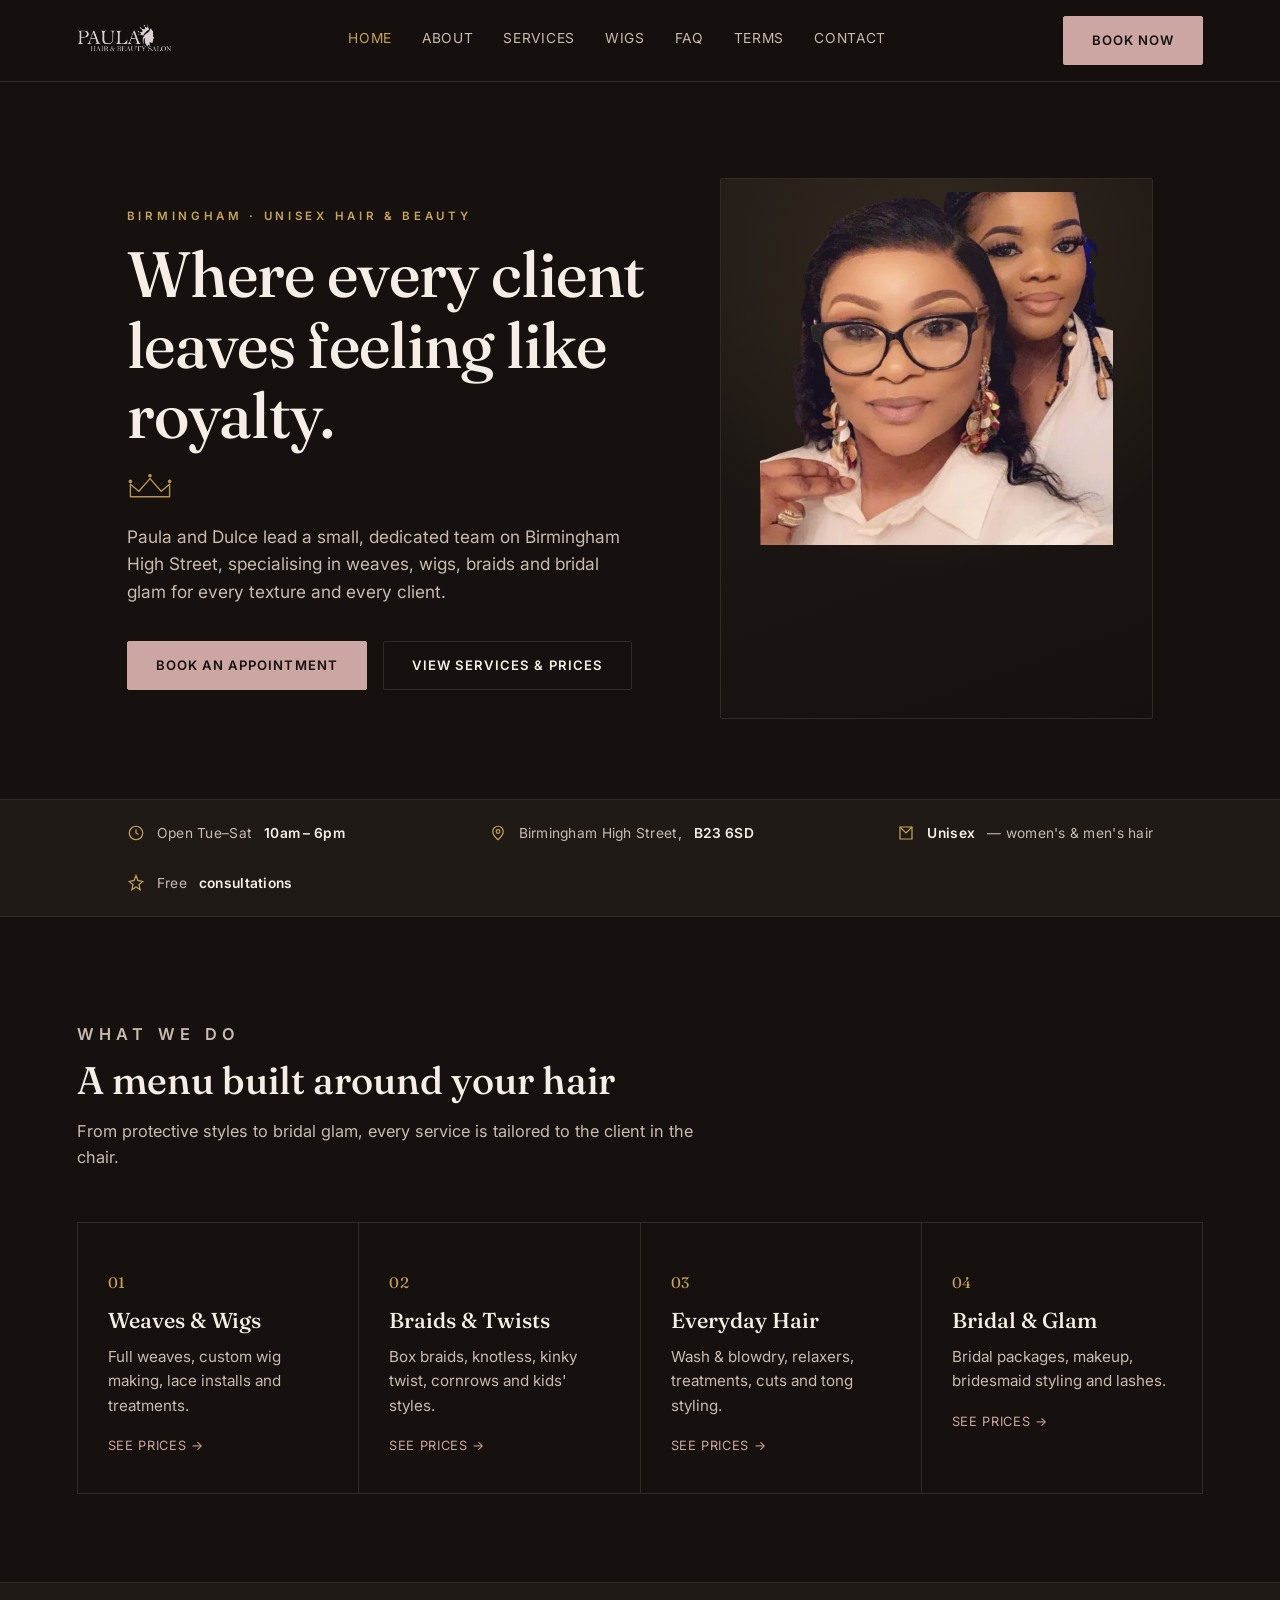
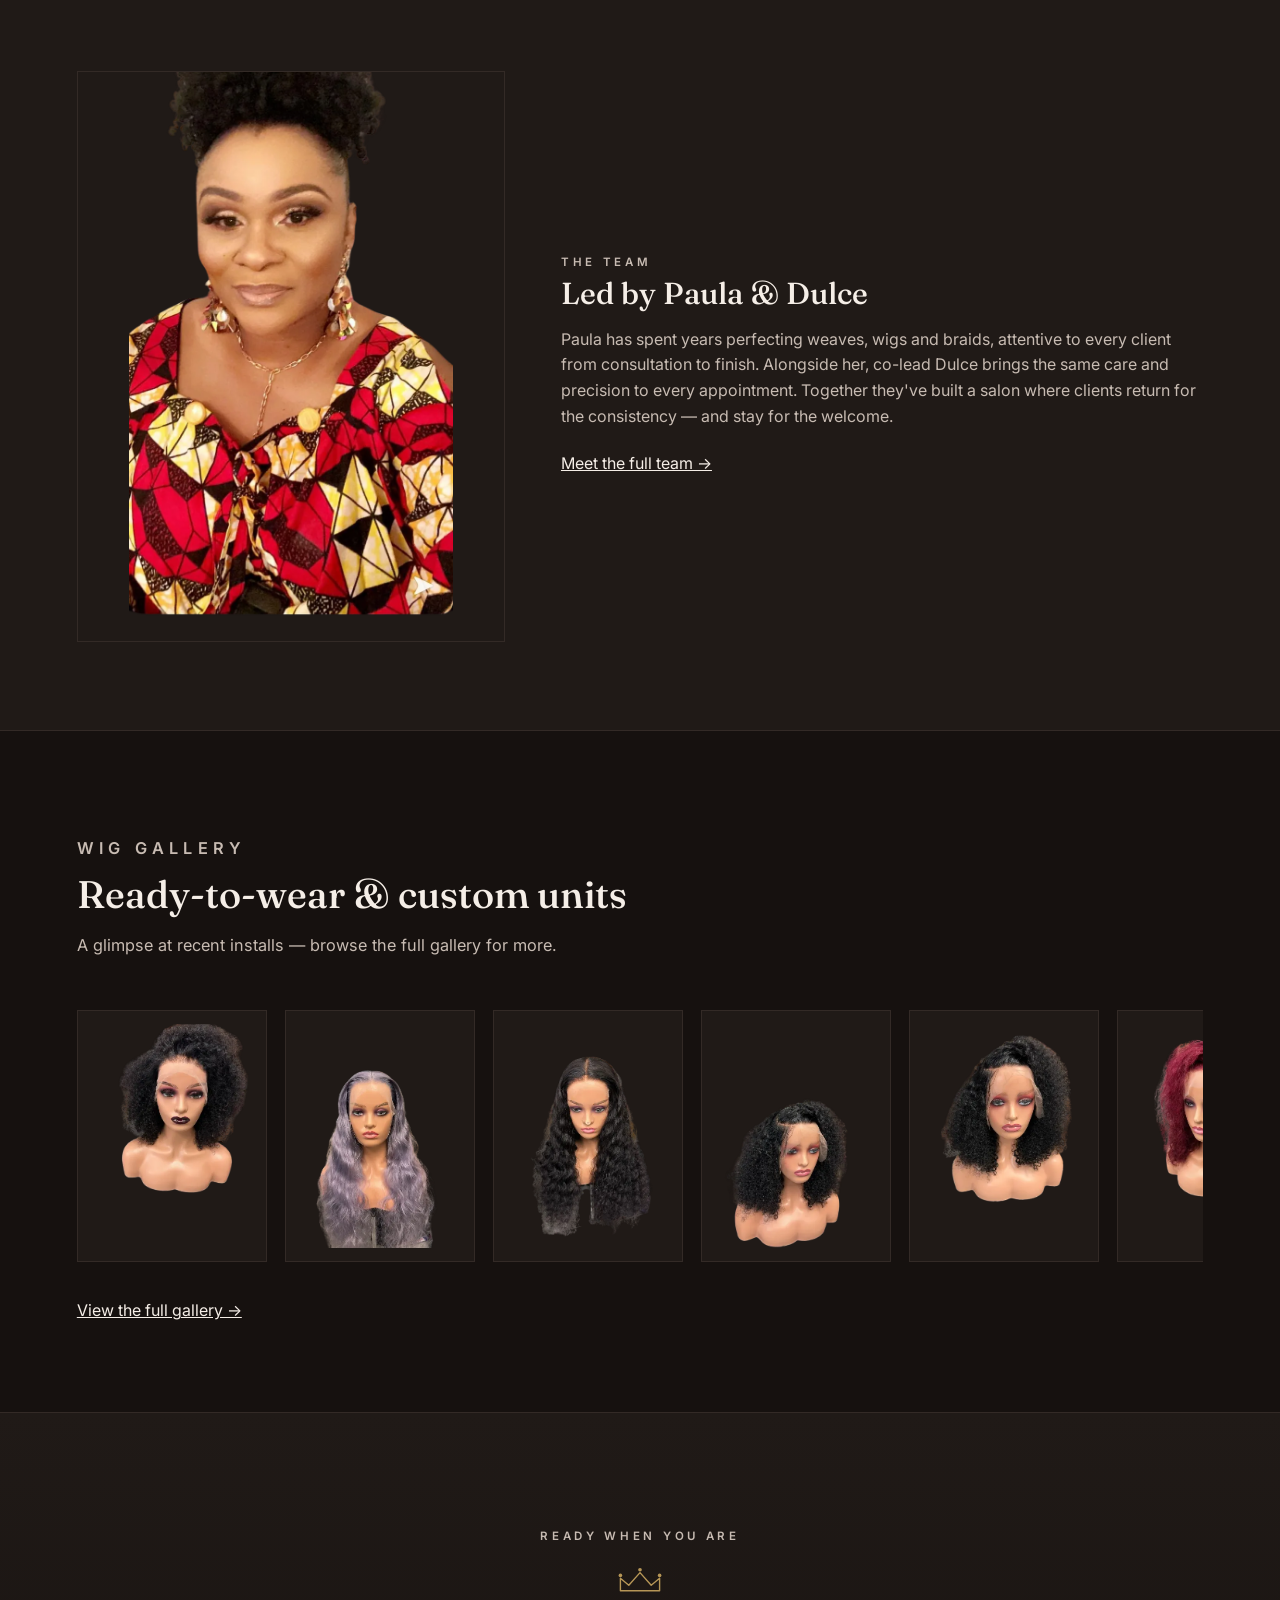
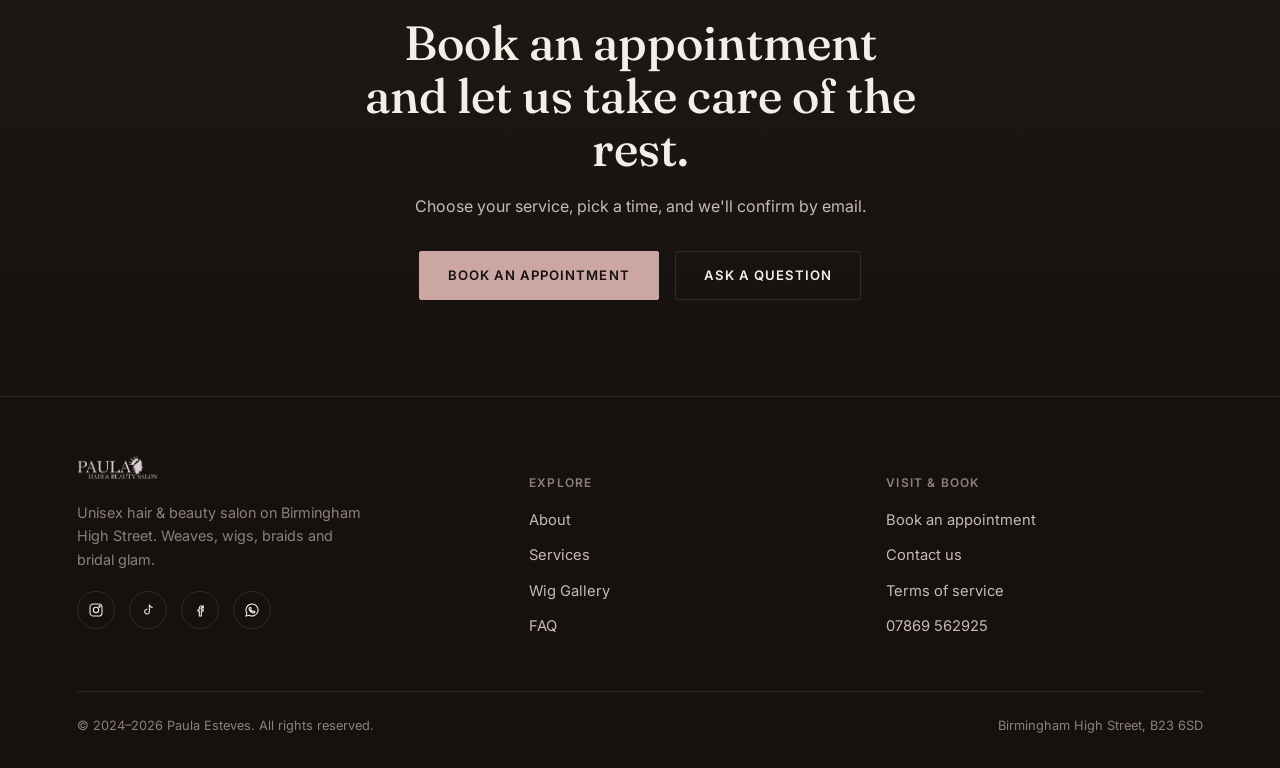
==== index.html @ c74b8d1b "Site redesign" ====
<!DOCTYPE html>
<html lang="en">
<head>
<meta charset="UTF-8">
<meta name="viewport" content="width=device-width, initial-scale=1.0">
<title>Paula's Hair &amp; Beauty Salon — Unisex Hair Salon in Birmingham</title>
<meta name="description" content="Paula's Hair & Beauty Salon: unisex hair and beauty in Birmingham. Weaves, wigs, braids, bridal glam and more. Book your appointment online.">
<link rel="icon" type="image/x-icon" href="assets/favicon/favicon.ico">
<link rel="icon" type="image/png" sizes="32x32" href="assets/favicon/favicon-32x32.png">
<link rel="icon" type="image/png" sizes="16x16" href="assets/favicon/favicon-16x16.png">
<link rel="apple-touch-icon" href="assets/favicon/apple-touch-icon.png">
<link rel="manifest" href="assets/favicon/site.webmanifest">
<link rel="stylesheet" href="css/style.css">
</head>
<body>

<header class="site-header">
  <a href="index.html" class="brand"><img src="assets/logo.webp" alt="Paula's Hair &amp; Beauty Salon"></a>
  <nav class="site-nav" id="site-nav">
    <a href="index.html" class="current">Home</a>
    <a href="about.html">About</a>
    <a href="services.html">Services</a>
    <a href="wigs.html">Wigs</a>
    <a href="faq.html">FAQ</a>
    <a href="terms.html">Terms</a>
    <a href="contact.html">Contact</a>
  </nav>
  <div class="nav-actions">
    <a href="booking.html" class="btn btn-primary">Book Now</a>
    <button class="menu-toggle" aria-label="Toggle menu" aria-expanded="false" aria-controls="site-nav">
      <svg viewBox="0 0 24 24" fill="none" stroke="currentColor" stroke-width="1.6"><path d="M3 6h18M3 12h18M3 18h18"/></svg>
    </button>
  </div>
</header>

<section class="hero">
  <div>
    <p class="eyebrow">Birmingham &middot; Unisex Hair &amp; Beauty</p>
    <h1>Where every client<br>leaves feeling like royalty.</h1>
    <div class="crown-divider">
      <svg viewBox="0 0 64 40" fill="none" stroke="currentColor" stroke-width="2" stroke-linecap="round" stroke-linejoin="round">
        <path d="M4 34 L4 16 L16 26 L32 8 L48 26 L60 16 L60 34 Z"/>
        <circle cx="4" cy="12" r="2.6" fill="currentColor" stroke="none"/>
        <circle cx="32" cy="4" r="2.6" fill="currentColor" stroke="none"/>
        <circle cx="60" cy="12" r="2.6" fill="currentColor" stroke="none"/>
      </svg>
    </div>
    <p class="lede">Paula and Dulce lead a small, dedicated team on Birmingham High Street, specialising in weaves, wigs, braids and bridal glam for every texture and every client.</p>
    <div class="actions">
      <a href="booking.html" class="btn btn-primary">Book an appointment</a>
      <a href="services.html" class="btn btn-ghost">View services &amp; prices</a>
    </div>
  </div>
  <div class="hero-figure">
    <img src="assets/team/paula-dulce.webp" alt="Paula and Dulce, stylists at Paula's Hair &amp; Beauty Salon" width="560" height="700" loading="eager">
  </div>
</section>

<div class="strip">
  <div class="container">
    <div class="strip-item">
      <svg viewBox="0 0 24 24" fill="none" stroke="currentColor" stroke-width="1.6"><circle cx="12" cy="12" r="9"/><path d="M12 7v5l3.5 2"/></svg>
      Open Tue&ndash;Sat <strong>10am &ndash; 6pm</strong>
    </div>
    <div class="strip-item">
      <svg viewBox="0 0 24 24" fill="none" stroke="currentColor" stroke-width="1.6"><path d="M12 21s-7-6.1-7-11a7 7 0 0114 0c0 4.9-7 11-7 11z"/><circle cx="12" cy="10" r="2.4"/></svg>
      Birmingham High Street, <strong>B23 6SD</strong>
    </div>
    <div class="strip-item">
      <svg viewBox="0 0 24 24" fill="none" stroke="currentColor" stroke-width="1.6"><path d="M4 4h16v16H4z"/><path d="M4 4l8 8 8-8"/></svg>
      <strong>Unisex</strong> &mdash; women's &amp; men's hair
    </div>
    <div class="strip-item">
      <svg viewBox="0 0 24 24" fill="none" stroke="currentColor" stroke-width="1.6"><path d="M12 2l2.5 6.5L21 10l-5 4.2L17.5 21 12 17.3 6.5 21 8 14.2 3 10l6.5-1.5z"/></svg>
      Free <strong>consultations</strong>
    </div>
  </div>
</div>

<section class="block">
  <div class="container-inner">
    <div class="block-head">
      <p class="eyebrow">What we do</p>
      <h2>A menu built around your hair</h2>
      <p>From protective styles to bridal glam, every service is tailored to the client in the chair.</p>
    </div>
    <div class="card-grid">
      <div class="card reveal">
        <p class="num">01</p>
        <h3>Weaves &amp; Wigs</h3>
        <p>Full weaves, custom wig making, lace installs and treatments.</p>
        <a class="card-link" href="services.html#weaves">See prices &rarr;</a>
      </div>
      <div class="card reveal">
        <p class="num">02</p>
        <h3>Braids &amp; Twists</h3>
        <p>Box braids, knotless, kinky twist, cornrows and kids' styles.</p>
        <a class="card-link" href="services.html#braids">See prices &rarr;</a>
      </div>
      <div class="card reveal">
        <p class="num">03</p>
        <h3>Everyday Hair</h3>
        <p>Wash &amp; blowdry, relaxers, treatments, cuts and tong styling.</p>
        <a class="card-link" href="services.html#everyday">See prices &rarr;</a>
      </div>
      <div class="card reveal">
        <p class="num">04</p>
        <h3>Bridal &amp; Glam</h3>
        <p>Bridal packages, makeup, bridesmaid styling and lashes.</p>
        <a class="card-link" href="services.html#bridal">See prices &rarr;</a>
      </div>
    </div>
  </div>
</section>

<section class="block alt">
  <div class="container-inner">
    <div class="split reveal">
      <div class="split-figure">
        <img src="assets/team/paula.webp" alt="Paula Esteves, lead stylist" width="560" height="700" loading="lazy">
      </div>
      <div class="split-body">
        <p class="eyebrow">The team</p>
        <h3>Led by Paula &amp; Dulce</h3>
        <p>Paula has spent years perfecting weaves, wigs and braids, attentive to every client from consultation to finish. Alongside her, co-lead Dulce brings the same care and precision to every appointment. Together they've built a salon where clients return for the consistency &mdash; and stay for the welcome.</p>
        <a class="card-link" href="about.html" style="margin-top: 22px; display:inline-block;">Meet the full team &rarr;</a>
      </div>
    </div>
  </div>
</section>

<section class="block">
  <div class="container-inner">
    <div class="block-head">
      <p class="eyebrow">Wig gallery</p>
      <h2>Ready-to-wear &amp; custom units</h2>
      <p>A glimpse at recent installs &mdash; browse the full gallery for more.</p>
    </div>
    <div class="gallery-scroll reveal">
      <div class="g-item"><img src="assets/wigs/image1.webp" alt="Curly lace-front wig install" loading="lazy"></div>
      <div class="g-item"><img src="assets/wigs/image3.webp" alt="Wig install, front view" loading="lazy"></div>
      <div class="g-item"><img src="assets/wigs/image5.webp" alt="Wig install, front view" loading="lazy"></div>
      <div class="g-item"><img src="assets/wigs/image7.webp" alt="Wig install, front view" loading="lazy"></div>
      <div class="g-item"><img src="assets/wigs/image9.webp" alt="Wig install, front view" loading="lazy"></div>
      <div class="g-item"><img src="assets/wigs/image11.webp" alt="Wig install, front view" loading="lazy"></div>
      <div class="g-item"><img src="assets/wigs/image15.webp" alt="Wig install, front view" loading="lazy"></div>
      <div class="g-item"><img src="assets/wigs/image19.webp" alt="Wig install, front view" loading="lazy"></div>
    </div>
    <a class="card-link" href="wigs.html" style="margin-top: 24px; display:inline-block;">View the full gallery &rarr;</a>
  </div>
</section>

<section class="cta-band">
  <p class="eyebrow" style="text-align:center;">Ready when you are</p>
  <div class="crown-divider center">
    <svg viewBox="0 0 64 40" fill="none" stroke="currentColor" stroke-width="2" stroke-linecap="round" stroke-linejoin="round">
      <path d="M4 34 L4 16 L16 26 L32 8 L48 26 L60 16 L60 34 Z"/>
      <circle cx="4" cy="12" r="2.6" fill="currentColor" stroke="none"/>
      <circle cx="32" cy="4" r="2.6" fill="currentColor" stroke="none"/>
      <circle cx="60" cy="12" r="2.6" fill="currentColor" stroke="none"/>
    </svg>
  </div>
  <h2>Book an appointment and let us take care of the rest.</h2>
  <p>Choose your service, pick a time, and we'll confirm by email.</p>
  <div class="actions">
    <a href="booking.html" class="btn btn-primary">Book an appointment</a>
    <a href="contact.html" class="btn btn-ghost">Ask a question</a>
  </div>
</section>

<footer class="site-footer">
  <div class="footer-grid">
    <div class="footer-brand">
      <img src="assets/logo.webp" alt="Paula's Hair &amp; Beauty Salon">
      <p>Unisex hair &amp; beauty salon on Birmingham High Street. Weaves, wigs, braids and bridal glam.</p>
      <div class="footer-social" style="margin-top:20px;">
        <a href="https://www.instagram.com/paulasunisexhair01/" aria-label="Instagram" target="_blank" rel="noopener"><svg viewBox="0 0 24 24" fill="none" stroke="currentColor" stroke-width="1.6"><rect x="3" y="3" width="18" height="18" rx="5"/><circle cx="12" cy="12" r="4"/><circle cx="17.3" cy="6.7" r="1"/></svg></a>
        <a href="https://www.tiktok.com/@hairxpaulax" aria-label="TikTok" target="_blank" rel="noopener"><svg viewBox="0 0 24 24" fill="none" stroke="currentColor" stroke-width="1.6"><path d="M14 4v10.5a3.5 3.5 0 11-3-3.46"/><path d="M14 4c.5 2.4 2.2 4 5 4.2"/></svg></a>
        <a href="https://www.facebook.com/p/Paulas-unisex-hair-salon-100063559331824/" aria-label="Facebook" target="_blank" rel="noopener"><svg viewBox="0 0 24 24" fill="none" stroke="currentColor" stroke-width="1.6"><path d="M14 9h3V6h-3c-1.7 0-3 1.3-3 3v2.5H9V14h2v7h3v-7h2.5l.5-2.5H14V9c0-.6.4-1 1-1z"/></svg></a>
        <a href="https://wa.me/447869562925" aria-label="WhatsApp" target="_blank" rel="noopener"><svg viewBox="0 0 24 24" fill="none" stroke="currentColor" stroke-width="1.6"><path d="M12 3a9 9 0 00-7.8 13.5L3 21l4.6-1.2A9 9 0 1012 3z"/><path d="M8.5 8.4c.2-.5.4-.5.6-.5h.5c.2 0 .4 0 .5.3.2.4.6 1.4.6 1.5.1.1.1.3 0 .4-.1.2-.2.3-.3.4l-.4.4c-.1.1-.2.3-.1.5.2.3.7 1.1 1.4 1.7.9.8 1.7 1.1 2 1.2.2.1.4.1.5-.1l.5-.6c.2-.2.4-.2.6-.1l1.3.6c.2.1.3.2.3.4 0 .8-.3 1.6-1.4 1.9-.7.2-1.6.3-3.3-.6-1.9-1-3.1-2.9-3.2-3-.1-.1-1-1.3-1-2.5 0-1.1.6-1.7.8-1.9z"/></svg></a>
      </div>
    </div>
    <div class="footer-col">
      <h5>Explore</h5>
      <a href="about.html">About</a>
      <a href="services.html">Services</a>
      <a href="wigs.html">Wig Gallery</a>
      <a href="faq.html">FAQ</a>
    </div>
    <div class="footer-col">
      <h5>Visit &amp; Book</h5>
      <a href="booking.html">Book an appointment</a>
      <a href="contact.html">Contact us</a>
      <a href="terms.html">Terms of service</a>
      <a href="tel:07869562925">07869 562925</a>
    </div>
  </div>
  <div class="footer-bottom">
    <span>&copy; 2024&ndash;2026 Paula Esteves. All rights reserved.</span>
    <span>Birmingham High Street, B23 6SD</span>
  </div>
</footer>

<script src="js/main.js"></script>
</body>
</html>
---- css/style.css ----
/* ==========================================================================
   Paula's Hair & Beauty Salon — Design System
   Palette: warm ink black + heirloom mauve (from the logo) + antique gold
   Type: Fraunces (display) / Inter (body & UI)
   ========================================================================== */

@import url('https://fonts.googleapis.com/css2?family=Fraunces:opsz,wght@9..144,300;9..144,400;9..144,500;9..144,600;9..144,700&family=Inter:wght@400;500;600;700&display=swap');

:root{
  /* -- Color tokens -- */
  --ink:        #16110F;   /* page background, warm near-black */
  --ink-soft:   #201A17;   /* raised surface */
  --ink-line:   #332A26;   /* hairline borders on dark */
  --rose:       #CBA6A2;   /* primary accent, lifted from the logo */
  --rose-deep:  #8C5B58;   /* pressed / hover state */
  --gold:       #C7A45E;   /* crown accent, used sparingly */
  --cream:      #F5EEE7;   /* primary text on dark */
  --cream-dim:  #C7BBB2;   /* secondary text on dark */
  --cream-faint:#8C8078;   /* tertiary text / captions */

  /* -- Type -- */
  --font-display: 'Fraunces', 'Iowan Old Style', Georgia, serif;
  --font-body: 'Inter', -apple-system, BlinkMacSystemFont, 'Segoe UI', sans-serif;

  /* -- Rhythm -- */
  --edge: clamp(20px, 6vw, 96px);
  --radius: 2px;
  --max: 1180px;
}

*, *::before, *::after{ box-sizing: border-box; }

html{
  scroll-behavior: smooth;
}
@media (prefers-reduced-motion: reduce){
  html{ scroll-behavior: auto; }
  *, *::before, *::after{ animation-duration: 0.01ms !important; animation-iteration-count: 1 !important; transition-duration: 0.01ms !important; scroll-behavior: auto !important; }
}

body{
  margin: 0;
  background: var(--ink);
  color: var(--cream);
  font-family: var(--font-body);
  font-size: 16px;
  line-height: 1.6;
  -webkit-font-smoothing: antialiased;
}

img{ max-width: 100%; display: block; }
a{ color: inherit; }

h1, h2, h3, h4{
  font-family: var(--font-display);
  font-weight: 500;
  line-height: 1.1;
  margin: 0;
  color: var(--cream);
}

p{ margin: 0; }

::selection{ background: var(--rose); color: var(--ink); }

:focus-visible{
  outline: 2px solid var(--gold);
  outline-offset: 3px;
}

.container{
  max-width: var(--max);
  margin-inline: auto;
  padding-inline: var(--edge);
}

.eyebrow{
  font-family: var(--font-body);
  font-size: 0.72rem;
  letter-spacing: 0.32em;
  text-transform: uppercase;
  color: var(--gold);
  font-weight: 600;
}

/* ---------------------------------------------------------------------
   Signature motif — a single-line crown, echoing the wordmark.
   Used as a section divider so it reads as punctuation, not decoration.
   --------------------------------------------------------------------- */
.crown-divider{
  width: 46px;
  height: 28px;
  margin: 22px 0;
  color: var(--gold);
  opacity: 0.9;
}
.crown-divider.center{ margin-inline: auto; }
.crown-divider svg{ width: 100%; height: 100%; display: block; }

/* ---------------------------------------------------------------------
   Header
   --------------------------------------------------------------------- */
.site-header{
  position: sticky;
  top: 0;
  z-index: 100;
  display: flex;
  align-items: center;
  justify-content: space-between;
  gap: 24px;
  padding: 16px var(--edge);
  background: rgba(22, 17, 15, 0.86);
  backdrop-filter: blur(10px);
  border-bottom: 1px solid var(--ink-line);
}

.brand{ display: flex; align-items: center; gap: 12px; }
.brand img{ height: 40px; width: auto; }

.site-nav{
  display: flex;
  align-items: center;
  gap: 30px;
}
.site-nav a{
  font-size: 0.86rem;
  letter-spacing: 0.05em;
  text-transform: uppercase;
  text-decoration: none;
  color: var(--cream-dim);
  position: relative;
  padding-bottom: 4px;
  transition: color .25s ease;
}
.site-nav a::after{
  content: '';
  position: absolute;
  left: 0; right: 100%; bottom: 0;
  height: 1px;
  background: var(--gold);
  transition: right .3s ease;
}
.site-nav a:hover{ color: var(--cream); }
.site-nav a:hover::after{ right: 0; }
.site-nav a.current{ color: var(--gold); }

.nav-actions{ display: flex; align-items: center; gap: 18px; }

.btn{
  display: inline-flex;
  align-items: center;
  justify-content: center;
  gap: 8px;
  padding: 13px 28px;
  font-family: var(--font-body);
  font-size: 0.82rem;
  letter-spacing: 0.08em;
  text-transform: uppercase;
  font-weight: 600;
  text-decoration: none;
  border-radius: var(--radius);
  border: 1px solid var(--rose);
  cursor: pointer;
  transition: background .25s ease, color .25s ease, border-color .25s ease, transform .2s ease;
}
.btn-primary{ background: var(--rose); color: var(--ink); }
.btn-primary:hover{ background: var(--gold); border-color: var(--gold); transform: translateY(-1px); }
.btn-ghost{ background: transparent; color: var(--cream); border-color: var(--ink-line); }
.btn-ghost:hover{ border-color: var(--rose); color: var(--rose); }
.btn:active{ transform: translateY(0); }
.btn:disabled{ opacity: .6; cursor: not-allowed; transform: none; }

.menu-toggle{
  display: none;
  background: none;
  border: 1px solid var(--ink-line);
  color: var(--cream);
  width: 42px;
  height: 42px;
  border-radius: var(--radius);
  cursor: pointer;
  align-items: center;
  justify-content: center;
}
.menu-toggle svg{ width: 20px; height: 20px; }

/* ---------------------------------------------------------------------
   Hero
   --------------------------------------------------------------------- */
.hero{
  padding: 96px var(--edge) 80px;
  max-width: var(--max);
  margin-inline: auto;
  display: grid;
  grid-template-columns: 1.1fr 0.9fr;
  gap: 64px;
  align-items: center;
}
.hero h1{
  font-size: clamp(2.6rem, 5vw, 4.6rem);
  margin-top: 14px;
  letter-spacing: -0.01em;
}
.hero .lede{
  margin-top: 22px;
  max-width: 46ch;
  font-size: 1.08rem;
  color: var(--cream-dim);
}
.hero .actions{
  margin-top: 36px;
  display: flex;
  gap: 16px;
  flex-wrap: wrap;
}
.hero-figure{
  position: relative;
  aspect-ratio: 4/5;
  background: linear-gradient(160deg, var(--ink-soft), var(--ink));
  border: 1px solid var(--ink-line);
  border-radius: var(--radius);
  display: flex;
  align-items: flex-end;
  justify-content: center;
  overflow: hidden;
}
.hero-figure img{
  width: 82%;
  object-fit: contain;
}
.hero-figure::before{
  content: '';
  position: absolute;
  inset: 0;
  background: radial-gradient(circle at 50% 20%, rgba(199,164,94,0.14), transparent 60%);
}

/* ---------------------------------------------------------------------
   Trust strip
   --------------------------------------------------------------------- */
.strip{
  border-top: 1px solid var(--ink-line);
  border-bottom: 1px solid var(--ink-line);
  background: var(--ink-soft);
}
.strip .container{
  display: flex;
  flex-wrap: wrap;
  gap: 28px 48px;
  padding-block: 22px;
  justify-content: space-between;
}
.strip-item{
  display: flex;
  align-items: center;
  gap: 12px;
  font-size: 0.86rem;
  color: var(--cream-dim);
  letter-spacing: 0.02em;
}
.strip-item strong{ color: var(--cream); font-weight: 600; }
.strip-item svg{ width: 18px; height: 18px; color: var(--gold); flex-shrink: 0; }

/* ---------------------------------------------------------------------
   Sections
   --------------------------------------------------------------------- */
section.block{ padding: 88px var(--edge); }
.block > .container-inner{ max-width: var(--max); margin-inline: auto; }
.block-head{ max-width: 640px; margin-bottom: 52px; }
.block-head h2{ font-size: clamp(1.9rem, 3vw, 2.6rem); margin-top: 12px; }
.block-head p{ margin-top: 16px; color: var(--cream-dim); font-size: 1.02rem; }
.block-head.center{ margin-inline: auto; text-align: center; }

.alt{ background: var(--ink-soft); border-top: 1px solid var(--ink-line); border-bottom: 1px solid var(--ink-line); }

/* Service teaser cards */
.card-grid{
  display: grid;
  grid-template-columns: repeat(auto-fit, minmax(240px, 1fr));
  gap: 1px;
  background: var(--ink-line);
  border: 1px solid var(--ink-line);
}
.card{
  background: var(--ink);
  padding: 36px 30px;
  transition: background .3s ease;
}
.card:hover{ background: var(--ink-soft); }
.card .num{
  font-family: var(--font-display);
  font-size: 0.95rem;
  color: var(--gold);
  letter-spacing: 0.04em;
}
.card h3{
  font-size: 1.35rem;
  margin-top: 14px;
}
.card p{
  margin-top: 12px;
  color: var(--cream-dim);
  font-size: 0.95rem;
}
.card a.card-link{
  display: inline-block;
  margin-top: 18px;
  font-size: 0.8rem;
  letter-spacing: 0.05em;
  text-transform: uppercase;
  color: var(--rose);
  text-decoration: none;
  border-bottom: 1px solid transparent;
}
.card a.card-link:hover{ border-color: var(--rose); }

/* Team / split layout */
.split{
  display: grid;
  grid-template-columns: 0.8fr 1.2fr;
  gap: 56px;
  align-items: center;
}
.split.reverse{ grid-template-columns: 1.2fr 0.8fr; }
.split.reverse .split-figure{ order: 2; }
.split-figure{
  background: var(--ink-soft);
  border: 1px solid var(--ink-line);
  aspect-ratio: 3/4;
  display: flex;
  align-items: flex-end;
  justify-content: center;
  overflow: hidden;
}
.split-figure img{ width: 92%; object-fit: contain; }
.split-body .eyebrow{ margin-bottom: 6px; }
.split-body h3{ font-size: 1.9rem; }
.split-body p{ margin-top: 16px; color: var(--cream-dim); }
.split + .split{ margin-top: 72px; }

/* Wig gallery */
.gallery-scroll{
  display: flex;
  gap: 18px;
  overflow-x: auto;
  padding-bottom: 12px;
  scroll-snap-type: x proximity;
}
.gallery-scroll::-webkit-scrollbar{ height: 6px; }
.gallery-scroll::-webkit-scrollbar-thumb{ background: var(--ink-line); border-radius: 4px; }
.gallery-scroll .g-item{
  flex: 0 0 auto;
  width: 190px;
  scroll-snap-align: start;
  background: var(--ink-soft);
  border: 1px solid var(--ink-line);
}
.gallery-scroll .g-item img{ width: 100%; aspect-ratio: 3/4; object-fit: contain; padding: 10px; }

.gallery-grid{
  display: grid;
  grid-template-columns: repeat(auto-fill, minmax(190px, 1fr));
  gap: 18px;
}
.gallery-grid figure{
  margin: 0;
  background: var(--ink-soft);
  border: 1px solid var(--ink-line);
  transition: border-color .25s ease, transform .25s ease;
}
.gallery-grid figure:hover{ border-color: var(--rose); transform: translateY(-3px); }
.gallery-grid img{ width: 100%; aspect-ratio: 3/4; object-fit: contain; padding: 12px; }
.gallery-grid figcaption{
  padding: 0 14px 14px;
  font-size: 0.78rem;
  letter-spacing: 0.04em;
  text-transform: uppercase;
  color: var(--cream-faint);
  text-align: center;
}

/* CTA band */
.cta-band{
  padding: 96px var(--edge);
  text-align: center;
  background: linear-gradient(180deg, var(--ink-soft), var(--ink));
  border-top: 1px solid var(--ink-line);
}
.cta-band h2{ font-size: clamp(2rem, 4vw, 3rem); max-width: 18ch; margin-inline: auto; }
.cta-band p{ margin-top: 18px; color: var(--cream-dim); }
.cta-band .actions{ margin-top: 32px; display: flex; gap: 16px; justify-content: center; flex-wrap: wrap; }

/* ---------------------------------------------------------------------
   Menu (services / prices) — styled like a salon service menu
   --------------------------------------------------------------------- */
.menu-category{ margin-bottom: 52px; }
.menu-category:last-child{ margin-bottom: 0; }
.menu-category h3{
  font-size: 1.3rem;
  color: var(--gold);
  display: flex;
  align-items: baseline;
  gap: 14px;
}
.menu-category h3::after{
  content: '';
  flex: 1;
  height: 1px;
  background: var(--ink-line);
}
.menu-list{ list-style: none; margin: 24px 0 0; padding: 0; }
.menu-list li{
  display: flex;
  align-items: baseline;
  gap: 10px;
  padding: 13px 0;
  border-bottom: 1px dashed var(--ink-line);
  font-size: 1.02rem;
}
.menu-list li:last-child{ border-bottom: none; }
.menu-name{ color: var(--cream); }
.menu-fill{
  flex: 1;
  border-bottom: 1px dotted var(--ink-line);
  transform: translateY(-4px);
}
.menu-price{ color: var(--rose); font-family: var(--font-display); font-size: 1.05rem; white-space: nowrap; }

/* ---------------------------------------------------------------------
   FAQ / accordion
   --------------------------------------------------------------------- */
.accordion{ border-top: 1px solid var(--ink-line); }
.accordion-item{ border-bottom: 1px solid var(--ink-line); }
.accordion-trigger{
  width: 100%;
  display: flex;
  align-items: center;
  justify-content: space-between;
  gap: 20px;
  background: none;
  border: none;
  color: var(--cream);
  font-family: var(--font-display);
  font-size: 1.15rem;
  text-align: left;
  padding: 26px 4px;
  cursor: pointer;
}
.accordion-trigger .plus{
  flex-shrink: 0;
  width: 22px; height: 22px;
  position: relative;
  color: var(--gold);
}
.accordion-trigger .plus::before, .accordion-trigger .plus::after{
  content: '';
  position: absolute;
  background: currentColor;
  top: 50%; left: 50%;
  transform: translate(-50%,-50%);
}
.accordion-trigger .plus::before{ width: 14px; height: 1.5px; }
.accordion-trigger .plus::after{ width: 1.5px; height: 14px; transition: transform .3s ease; }
.accordion-item.open .plus::after{ transform: translate(-50%,-50%) rotate(90deg) scaleY(0); }
.accordion-panel{
  max-height: 0;
  overflow: hidden;
  transition: max-height .35s ease;
}
.accordion-panel p{
  padding: 0 4px 26px;
  color: var(--cream-dim);
  max-width: 62ch;
}
.accordion-panel a{ color: var(--rose); }

/* ---------------------------------------------------------------------
   Terms list
   --------------------------------------------------------------------- */
.terms-list{ list-style: none; margin: 0; padding: 0; counter-reset: term; max-width: 640px; }
.terms-list li{
  counter-increment: term;
  display: flex;
  gap: 20px;
  padding: 22px 0;
  border-bottom: 1px solid var(--ink-line);
}
.terms-list li:first-child{ border-top: 1px solid var(--ink-line); }
.terms-list li::before{
  content: counter(term, decimal-leading-zero);
  font-family: var(--font-display);
  color: var(--gold);
  font-size: 1rem;
  flex-shrink: 0;
}

/* ---------------------------------------------------------------------
   Forms
   --------------------------------------------------------------------- */
.form-wrap{
  max-width: 640px;
  background: var(--ink-soft);
  border: 1px solid var(--ink-line);
  padding: clamp(28px, 5vw, 52px);
}
.form-grid{
  display: grid;
  grid-template-columns: 1fr 1fr;
  gap: 20px;
}
.field{ display: flex; flex-direction: column; gap: 8px; margin-bottom: 20px; }
.field.full{ grid-column: 1 / -1; }
.field label{
  font-size: 0.76rem;
  letter-spacing: 0.08em;
  text-transform: uppercase;
  color: var(--cream-faint);
}
.field input, .field select, .field textarea{
  background: var(--ink);
  border: 1px solid var(--ink-line);
  color: var(--cream);
  padding: 13px 14px;
  font-family: var(--font-body);
  font-size: 0.96rem;
  border-radius: var(--radius);
  transition: border-color .2s ease;
}
.field textarea{ resize: vertical; min-height: 110px; }
.field input:focus, .field select:focus, .field textarea:focus{
  outline: none;
  border-color: var(--rose);
}
.field input::placeholder, .field textarea::placeholder{ color: var(--cream-faint); }
.field select{ appearance: none; background-image: url("data:image/svg+xml,%3Csvg xmlns='http://www.w3.org/2000/svg' width='12' height='8'%3E%3Cpath d='M1 1l5 5 5-5' stroke='%23C7A45E' stroke-width='1.4' fill='none'/%3E%3C/svg%3E"); background-repeat: no-repeat; background-position: right 14px center; }
.field-hint{ font-size: 0.78rem; color: var(--cream-faint); }
.honeypot{ position: absolute; left: -9999px; opacity: 0; height: 0; }

.form-status{
  display: none;
  padding: 14px 16px;
  border-radius: var(--radius);
  font-size: 0.9rem;
  margin-bottom: 20px;
}
.form-status.success{ display: block; background: rgba(120,160,120,0.12); border: 1px solid #5c8562; color: #b9d9bb; }
.form-status.error{ display: block; background: rgba(180,90,90,0.12); border: 1px solid #a15252; color: #e3b3b3; }

.form-wrap .btn{ width: 100%; }

.info-card{
  display: flex;
  flex-direction: column;
  gap: 26px;
}
.info-row{ display: flex; gap: 16px; align-items: flex-start; }
.info-row svg{ width: 22px; height: 22px; color: var(--gold); flex-shrink: 0; margin-top: 2px; }
.info-row h4{ font-size: 1rem; font-family: var(--font-body); font-weight: 600; }
.info-row p, .info-row a{ margin-top: 4px; color: var(--cream-dim); text-decoration: none; font-size: 0.95rem; }
.info-row a:hover{ color: var(--rose); }

.contact-grid{
  display: grid;
  grid-template-columns: 0.85fr 1.15fr;
  gap: 56px;
  align-items: start;
}

/* ---------------------------------------------------------------------
   Footer
   --------------------------------------------------------------------- */
.site-footer{
  border-top: 1px solid var(--ink-line);
  padding: 56px var(--edge) 32px;
}
.footer-grid{
  max-width: var(--max);
  margin-inline: auto;
  display: grid;
  grid-template-columns: 1.3fr 1fr 1fr;
  gap: 40px;
  padding-bottom: 40px;
}
.footer-brand img{ height: 34px; margin-bottom: 14px; }
.footer-brand p{ color: var(--cream-faint); font-size: 0.9rem; max-width: 32ch; }
.footer-col h5{
  font-size: 0.75rem;
  letter-spacing: 0.1em;
  text-transform: uppercase;
  color: var(--cream-faint);
  margin-bottom: 16px;
  font-weight: 600;
  font-family: var(--font-body);
}
.footer-col a{
  display: block;
  color: var(--cream-dim);
  text-decoration: none;
  font-size: 0.92rem;
  margin-bottom: 12px;
  transition: color .2s ease;
}
.footer-col a:hover{ color: var(--rose); }
.footer-social{ display: flex; gap: 14px; }
.footer-social a{
  width: 38px; height: 38px;
  border: 1px solid var(--ink-line);
  display: flex; align-items: center; justify-content: center;
  border-radius: 50%;
  margin-bottom: 0;
}
.footer-social a:hover{ border-color: var(--rose); color: var(--rose); }
.footer-social svg{ width: 16px; height: 16px; }
.footer-bottom{
  max-width: var(--max);
  margin-inline: auto;
  border-top: 1px solid var(--ink-line);
  padding-top: 24px;
  display: flex;
  justify-content: space-between;
  flex-wrap: wrap;
  gap: 12px;
  font-size: 0.8rem;
  color: var(--cream-faint);
}

/* ---------------------------------------------------------------------
   Page hero (interior pages)
   --------------------------------------------------------------------- */
.page-hero{
  padding: 76px var(--edge) 56px;
  max-width: var(--max);
  margin-inline: auto;
}
.page-hero h1{ font-size: clamp(2.2rem, 4vw, 3.2rem); margin-top: 12px; }
.page-hero p{ margin-top: 16px; color: var(--cream-dim); max-width: 56ch; font-size: 1.02rem; }

/* ---------------------------------------------------------------------
   Reveal-on-scroll (subtle, respects reduced motion)
   --------------------------------------------------------------------- */
.reveal{ opacity: 0; transform: translateY(18px); transition: opacity .7s ease, transform .7s ease; }
.reveal.in{ opacity: 1; transform: translateY(0); }

/* ---------------------------------------------------------------------
   Responsive
   --------------------------------------------------------------------- */
@media (max-width: 900px){
  .hero{ grid-template-columns: 1fr; padding-top: 48px; }
  .hero-figure{ order: -1; max-width: 340px; margin-inline: auto; }
  .split, .split.reverse{ grid-template-columns: 1fr; }
  .split.reverse .split-figure{ order: 0; }
  .split-figure{ max-width: 320px; margin-inline: auto; }
  .contact-grid{ grid-template-columns: 1fr; }
  .footer-grid{ grid-template-columns: 1fr 1fr; }
}

@media (max-width: 760px){
  .site-nav{
    position: fixed;
    inset: 0 0 0 auto;
    top: 73px;
    height: calc(100vh - 73px);
    width: min(78vw, 320px);
    background: var(--ink-soft);
    border-left: 1px solid var(--ink-line);
    flex-direction: column;
    align-items: flex-start;
    padding: 36px 28px;
    gap: 26px;
    transform: translateX(100%);
    transition: transform .35s ease;
  }
  .site-nav.open{ transform: translateX(0); }
  .nav-actions .btn-primary{ font-size: 0.72rem; padding: 11px 18px; }
  .menu-toggle{ display: flex; }
  .form-grid{ grid-template-columns: 1fr; }
  .footer-grid{ grid-template-columns: 1fr; gap: 32px; }
}

@media (max-width: 520px){
  .strip .container{ flex-direction: column; gap: 14px; }
}
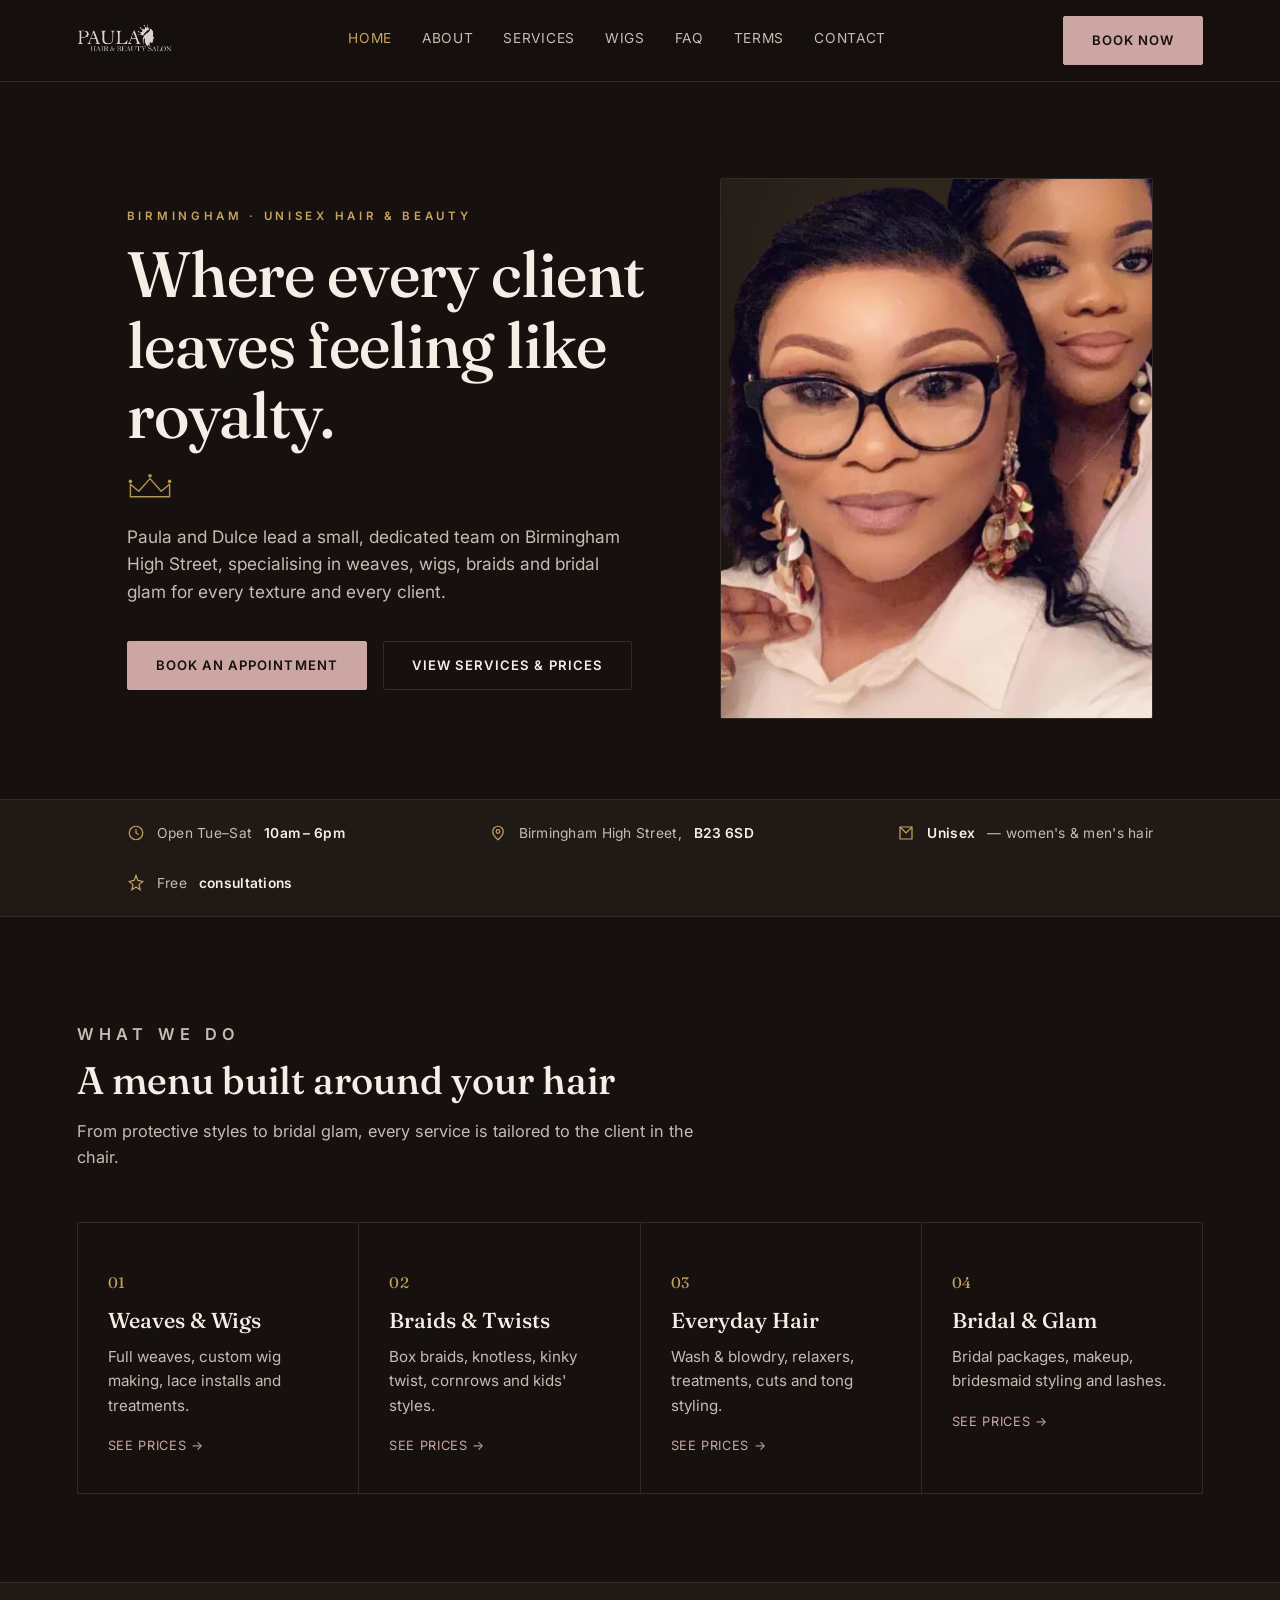
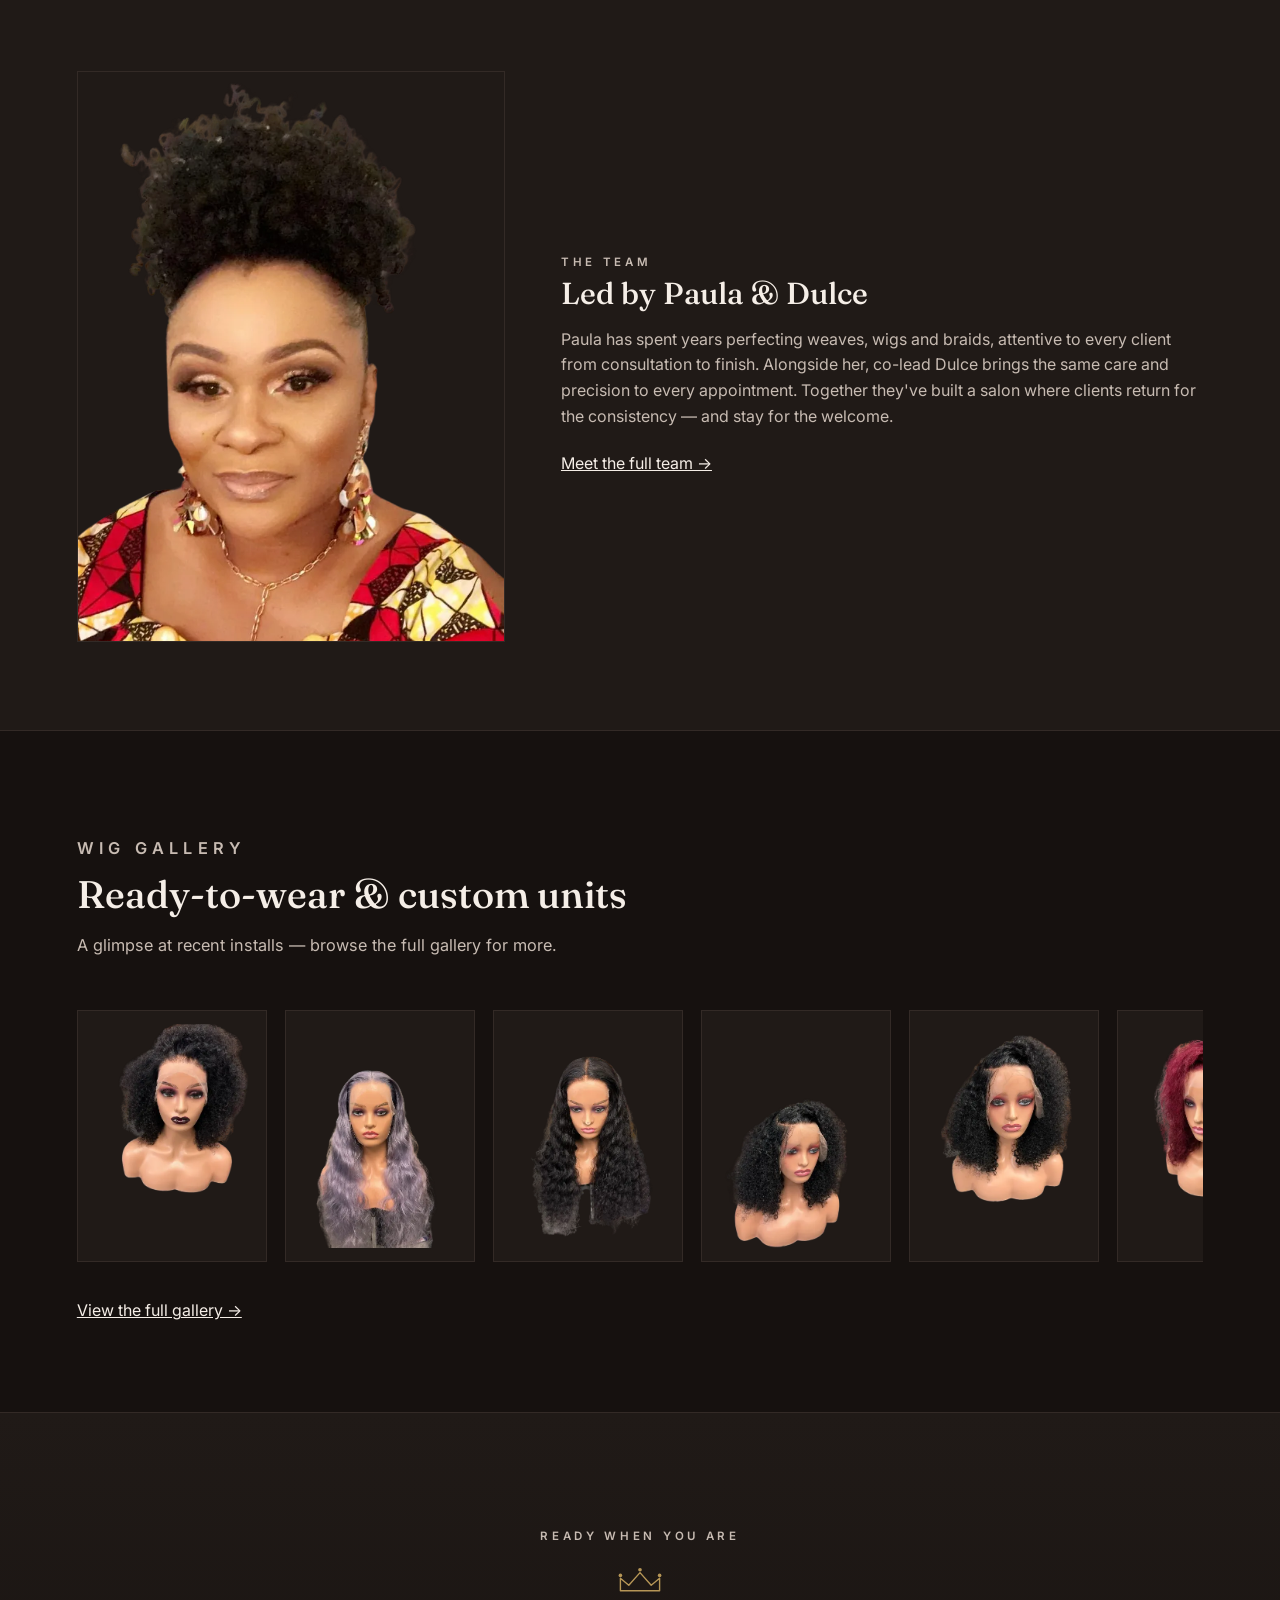
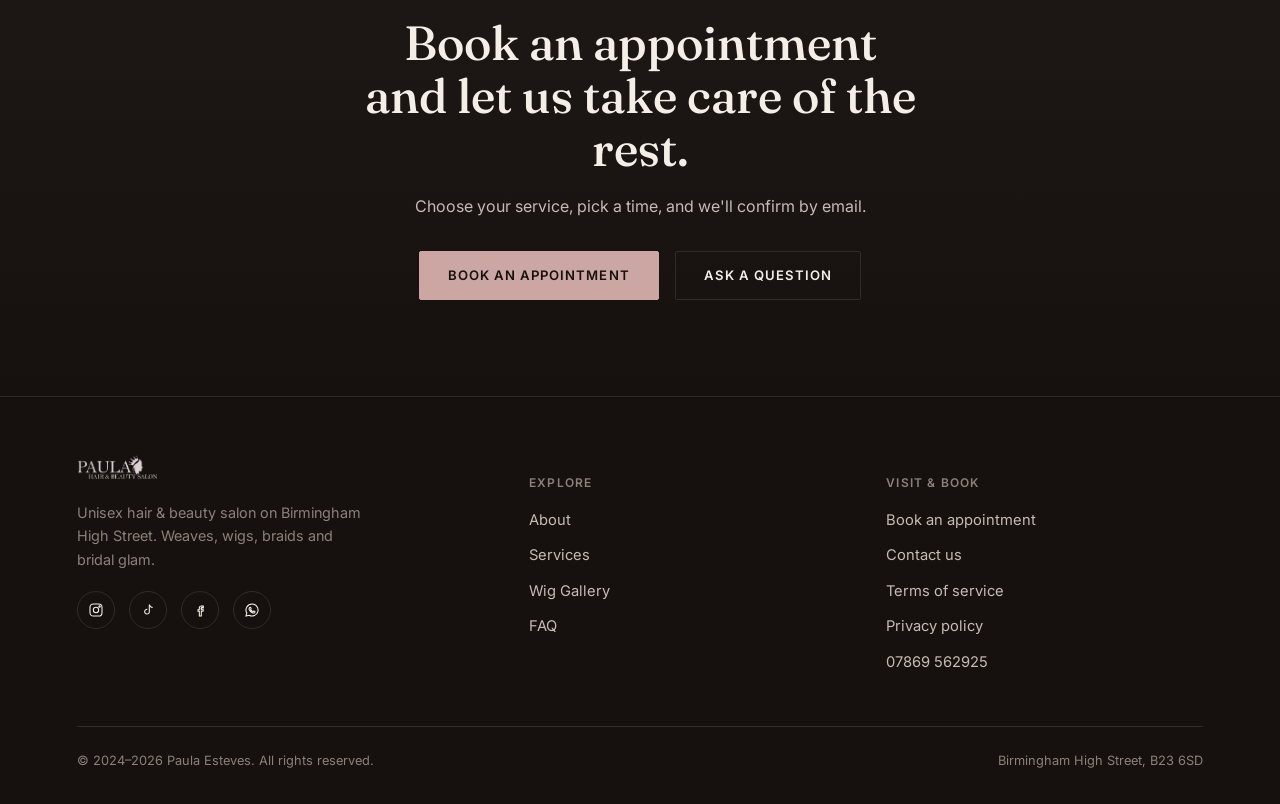
==== commit 4ba30d37: "Updated Website" ====
--- a/index.html
+++ b/index.html
@@ -192,6 +192,7 @@
       <a href="booking.html">Book an appointment</a>
       <a href="contact.html">Contact us</a>
       <a href="terms.html">Terms of service</a>
+      <a href="privacy.html">Privacy policy</a>
       <a href="tel:07869562925">07869 562925</a>
     </div>
   </div>
--- a/css/style.css
+++ b/css/style.css
@@ -215,18 +215,20 @@
 }
 .hero-figure{
   position: relative;
+  width: 100%;
   aspect-ratio: 4/5;
   background: linear-gradient(160deg, var(--ink-soft), var(--ink));
   border: 1px solid var(--ink-line);
   border-radius: var(--radius);
-  display: flex;
-  align-items: flex-end;
-  justify-content: center;
   overflow: hidden;
 }
 .hero-figure img{
-  width: 82%;
-  object-fit: contain;
+  position: absolute;
+  inset: 0;
+  width: 100%;
+  height: 100%;
+  object-fit: cover;
+  object-position: center 20%;
 }
 .hero-figure::before{
   content: '';
@@ -327,12 +329,18 @@
   background: var(--ink-soft);
   border: 1px solid var(--ink-line);
   aspect-ratio: 3/4;
-  display: flex;
-  align-items: flex-end;
-  justify-content: center;
+  width: 100%;
+  position: relative;
   overflow: hidden;
 }
-.split-figure img{ width: 92%; object-fit: contain; }
+.split-figure img{
+  position: absolute;
+  inset: 0;
+  width: 100%;
+  height: 100%;
+  object-fit: cover;
+  object-position: center 15%;
+}
 .split-body .eyebrow{ margin-bottom: 6px; }
 .split-body h3{ font-size: 1.9rem; }
 .split-body p{ margin-top: 16px; color: var(--cream-dim); }
